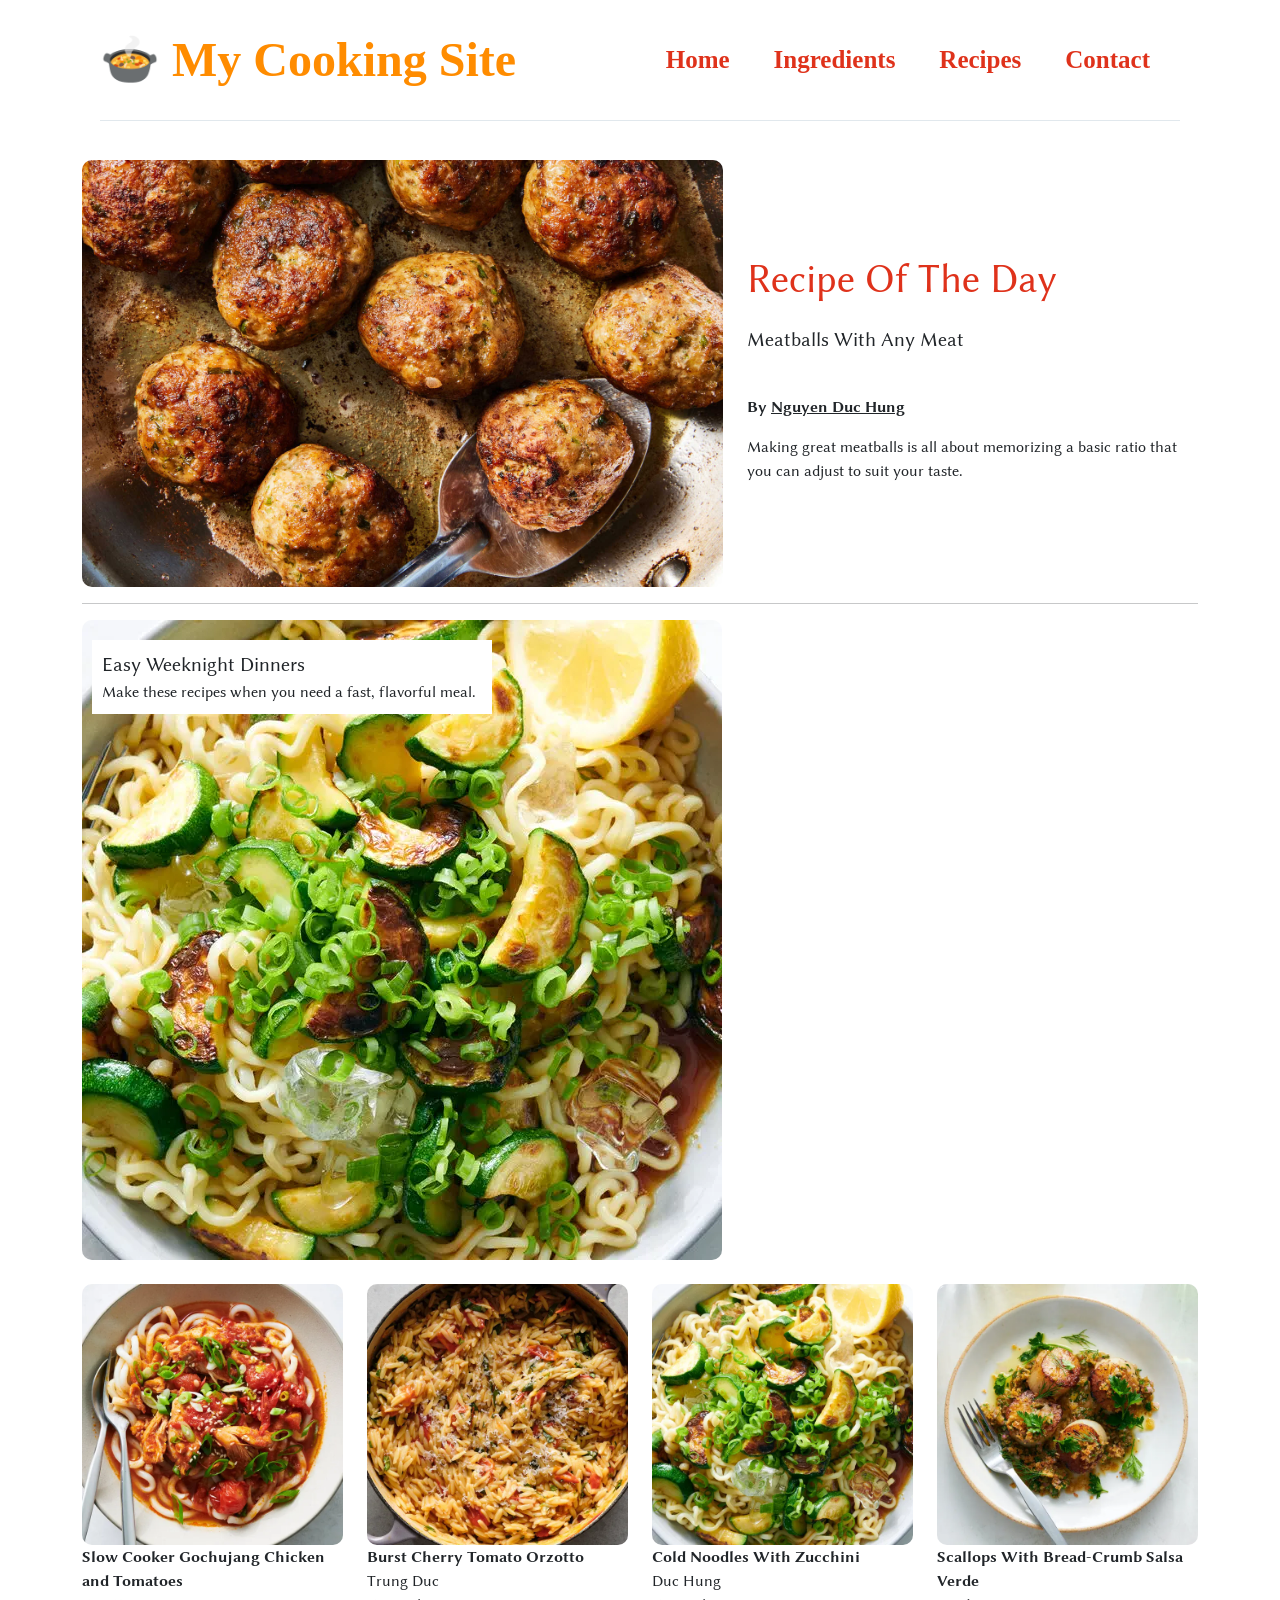
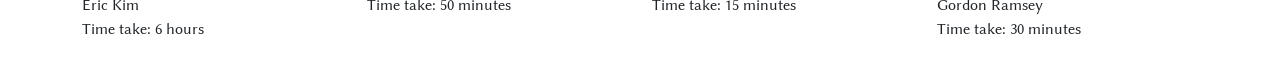
==== src/main/webapp/home.html @ 73742cbd "sua lai giao dien" ====
<!DOCTYPE html>
<html>
<head>
    <title>Home Cooking</title>
    <link rel="preconnect" href="https://fonts.googleapis.com">
    <link rel="preconnect" href="https://fonts.gstatic.com" crossorigin>
    <link href="https://fonts.googleapis.com/css2?family=Dancing+Script:wght@400..700&family=Lato:ital,wght@0,100;0,300;0,400;0,700;0,900;1,100;1,300;1,400;1,700;1,900&family=Libertinus+Sans:ital,wght@0,400;0,700;1,400&family=Mozilla+Headline:wght@200..700&family=Playwrite+AU+QLD:wght@100..400&family=Playwrite+VN+Guides&display=swap"
          rel="stylesheet">
    <meta name="viewport" content="width=device-width, initial-scale=1">
    <link rel="stylesheet" href="css/style.css">
    <link href="https://cdn.jsdelivr.net/npm/bootstrap@5.3.7/dist/css/bootstrap.min.css" rel="stylesheet">
    <style>
        body {
            font-family: Libertinus Sans, serif;
        }
    </style>
</head>
<body>
<iframe src="header.html"></iframe>

<div class="container custom-container" style="margin-top: 60px;">
    <div id="content">
        <div class="row align-items-center">
            <div class="col-7">
                <a href="" target="_blank">
                    <img src="img/meatball.jpg" class="w-100" alt="">
                </a>
            </div>
            <div class="col-5 align-items-center">
                <p style="font-size: 40px; color: #DF321B">Recipe Of The Day</p>
                <p style="font-size: 20px">Meatballs With Any Meat</p>
                <br>
                <p><strong>By <span style="text-decoration: underline;">Nguyen Duc Hung</span></strong></p>
                <p>Making great meatballs is all about memorizing a basic ratio that you can adjust to suit your
                    taste.</p>
            </div>
        </div>
    </div>

    <hr>
    <div>
        <div id="insert_para">
            <a href="" target="_blank">
                <img src="img/vegetable.jpg" alt="">
            </a>
            <p class="para1">
                <span style="font-size: 20px">Easy Weeknight Dinners</span> <br>
                Make these recipes when you need a fast, flavorful meal.
            </p>
        </div>
    </div>

    <br>
    <div class="row">
        <div class="col-3">
            <img src="img/gochujang%20chicken.jpg" class="w-100" alt="">
            <p><span style="font-weight: bold">Slow Cooker Gochujang Chicken and Tomatoes</span> <br>
                Eric Kim <br>
                Time take: 6 hours</p>

        </div>
        <div class="col-3">
            <img src="img/burstcherry.jpg" class="w-100" alt="">
            <p><span style="font-weight: bold">Burst Cherry Tomato Orzotto</span><br>
                Trung Duc <br>
                Time take: 50 minutes</p>
        </div>
        <div class="col-3">
            <img src="img/vegetable.jpg" class="w-100" alt="">
            <p><span style="font-weight: bold">Cold Noodles With Zucchini</span> <br>
                Duc Hung <br>
                Time take: 15 minutes</p>
        </div>
        <div class="col-3">
            <img src="img/scallops.jpg" class="w-100" alt="">
            <p><span style="font-weight: bold">Scallops With Bread-Crumb Salsa Verde</span> <br>
            Gordon Ramsey <br>
            Time take: 30 minutes</p>
        </div>
    </div>
</div>
<script src="https://cdn.jsdelivr.net/npm/bootstrap@5.3.7/dist/js/bootstrap.bundle.min.js"></script>
</body>
</html>
---- src/main/webapp/css/style.css ----
header {
    background-color: #FFFFFF;
    border-bottom: 1px solid #E1E8ED;
    display: flex;
    align-items: center;
    justify-content: space-between;
    position: fixed;
    top: 0;
    left: 0;
    right: 0;
    z-index: 100;
}
.logo a {
    text-decoration: none;
    color: darkorange;
    font-size: 24px;
    font-weight: bold;
}
nav a {
    margin-right: 20px;
    text-decoration: none;
    color: #DF321B;
    font-size: 25px;
    font-weight: bold;
    transition: color 0.2s ease;
    padding: 10px;
}
nav a:hover {
    border-bottom: 2px solid #DF321B;
}

iframe {
    border: none;
    width: 100%;
    height: 500px;
    position: fixed;
    top: 0;
    left: 0;
    right: 0;
    z-index: 100;
    padding-left: 100px;
    padding-right: 100px;
}
body {
    padding-top: 100px;


}
.custom-container {
    max-width: 980px;
    margin: 0 auto;
    padding-left: 60px;
    padding-right: 60px;
}

.recipe-img {
    max-width: 400px;
    border-radius: 10px;
    transition: transform 0.2s ease;
}
.recipe-img:hover {
    transform: scale(1.05);
}
#insert_para {
    position: relative;
    display: inline-block;
}
.para1 {
    width: 400px;
    background-color: white;
    position: absolute;
    top: 10px;
    left: 10px;
    margin-top: 10px;
    padding: 10px;
}
img {
    border-radius: 10px;
}
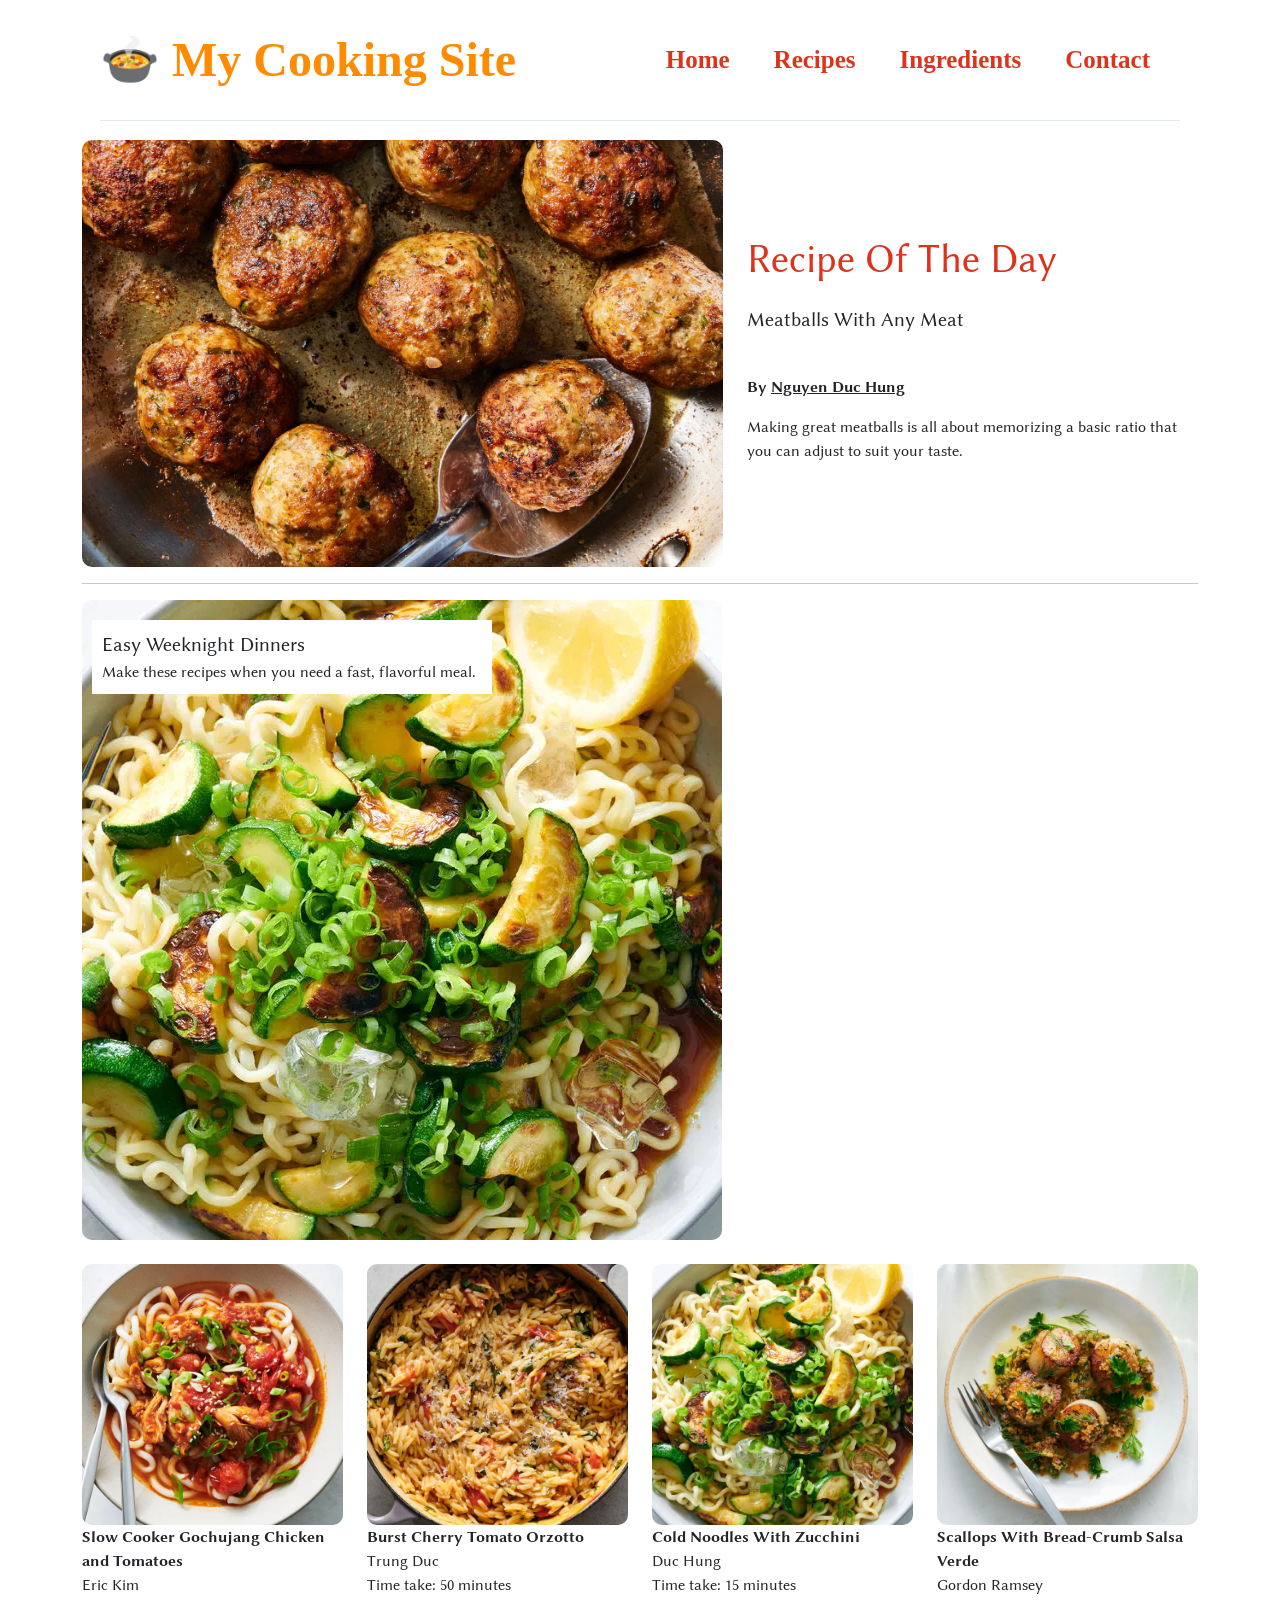
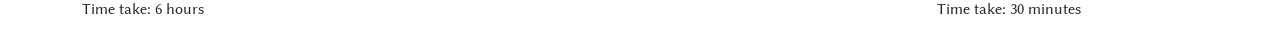
==== commit f949c57e: "giao dien ingredients of meatball" ====
--- a/src/main/webapp/home.html
+++ b/src/main/webapp/home.html
@@ -16,14 +16,14 @@
     </style>
 </head>
 <body>
-<iframe src="header.html"></iframe>
+<iframe src="header.html" scrolling="no"></iframe>
 
 <div class="container custom-container" style="margin-top: 60px;">
     <div id="content">
         <div class="row align-items-center">
             <div class="col-7">
-                <a href="" target="_blank">
-                    <img src="img/meatball.jpg" class="w-100" alt="">
+                <a href="ingredients_of_meatball.html" target="_blank">
+                    <img src="img/meatball.jpg" class="w-100" alt="meatball">
                 </a>
             </div>
             <div class="col-5 align-items-center">
@@ -40,7 +40,7 @@
     <hr>
     <div>
         <div id="insert_para">
-            <a href="" target="_blank">
+            <a href="ingredients_of_noodle.html" target="_blank">
                 <img src="img/vegetable.jpg" alt="">
             </a>
             <p class="para1">
--- a/src/main/webapp/css/style.css
+++ b/src/main/webapp/css/style.css
@@ -16,6 +16,94 @@
     font-size: 24px;
     font-weight: bold;
 }
+
+.logo a:hover {
+    color: #DF321B;
+}
+
+
+.dropdown  {
+    position: relative;
+    display: inline-block;
+
+}
+
+
+.dropdown-content {
+    display: none;
+    position: absolute;
+    background-color: #FFFFFF;
+    min-width: 600px;
+    box-shadow: 0 8px 16px 0 rgba(0,0,0,0.2);
+    z-index: 1;
+    padding: 20px 30px;
+    border-radius: 8px;
+    border: 1px solid #E1E8ED;
+    left: 50%;
+    transform: translateX(-70%);
+
+}
+.dropdown-content .first_col,
+.dropdown-content .second_col {
+    display: inline-block;
+    vertical-align: top;
+    width: 48%;
+    margin-right: 2%;
+}
+
+
+.dropdown-content ul {
+    list-style-type: none;
+    padding: 0;
+    margin: 0;
+}
+
+.dropdown-content ul li {
+    padding: 8px 0;
+}
+
+.dropdown-content ul li:first-child {
+    font-weight: bold;
+    color: #DF321B;
+    border-bottom: 1px solid #E1E8ED;
+    margin-bottom: 10px;
+    padding-bottom: 10px;
+}
+
+.dropdown-content ul li a {
+    color: #333;
+    text-decoration: none;
+    font-size: 16px;
+    transition: color 0.3s;
+    padding: 5px 0;
+    display: block;
+}
+
+.dropdown-content ul li a:hover {
+    color: #DF321B;
+}
+
+.dropdown-content a {
+    color: #DF321B;
+    padding: 12px 16px;
+    text-decoration: none;
+    display: block;
+    font-size: 18px;
+    transition: background-color 0.3s;
+}
+
+.dropdown-content a:hover {
+    background-color: #f8f8f8;
+}
+
+.dropdown:hover .dropdown-content {
+    display: block;
+}
+
+.dropdown:hover .dropbtn {
+    border-bottom: 2px solid #DF321B;
+}
+
 nav a {
     margin-right: 20px;
     text-decoration: none;
@@ -29,20 +117,24 @@
     border-bottom: 2px solid #DF321B;
 }
 
+
 iframe {
+    pointer-events: none;
     border: none;
     width: 100%;
-    height: 500px;
+    height: 400px;
     position: fixed;
     top: 0;
     left: 0;
     right: 0;
-    z-index: 100;
+    z-index: 1000;
     padding-left: 100px;
     padding-right: 100px;
+
+
 }
 body {
-    padding-top: 100px;
+    padding-top: 80px;
 
 
 }
@@ -51,16 +143,11 @@
     margin: 0 auto;
     padding-left: 60px;
     padding-right: 60px;
+    position: relative;
+    z-index: 2;
 }
 
-.recipe-img {
-    max-width: 400px;
-    border-radius: 10px;
-    transition: transform 0.2s ease;
-}
-.recipe-img:hover {
-    transform: scale(1.05);
-}
+
 #insert_para {
     position: relative;
     display: inline-block;
